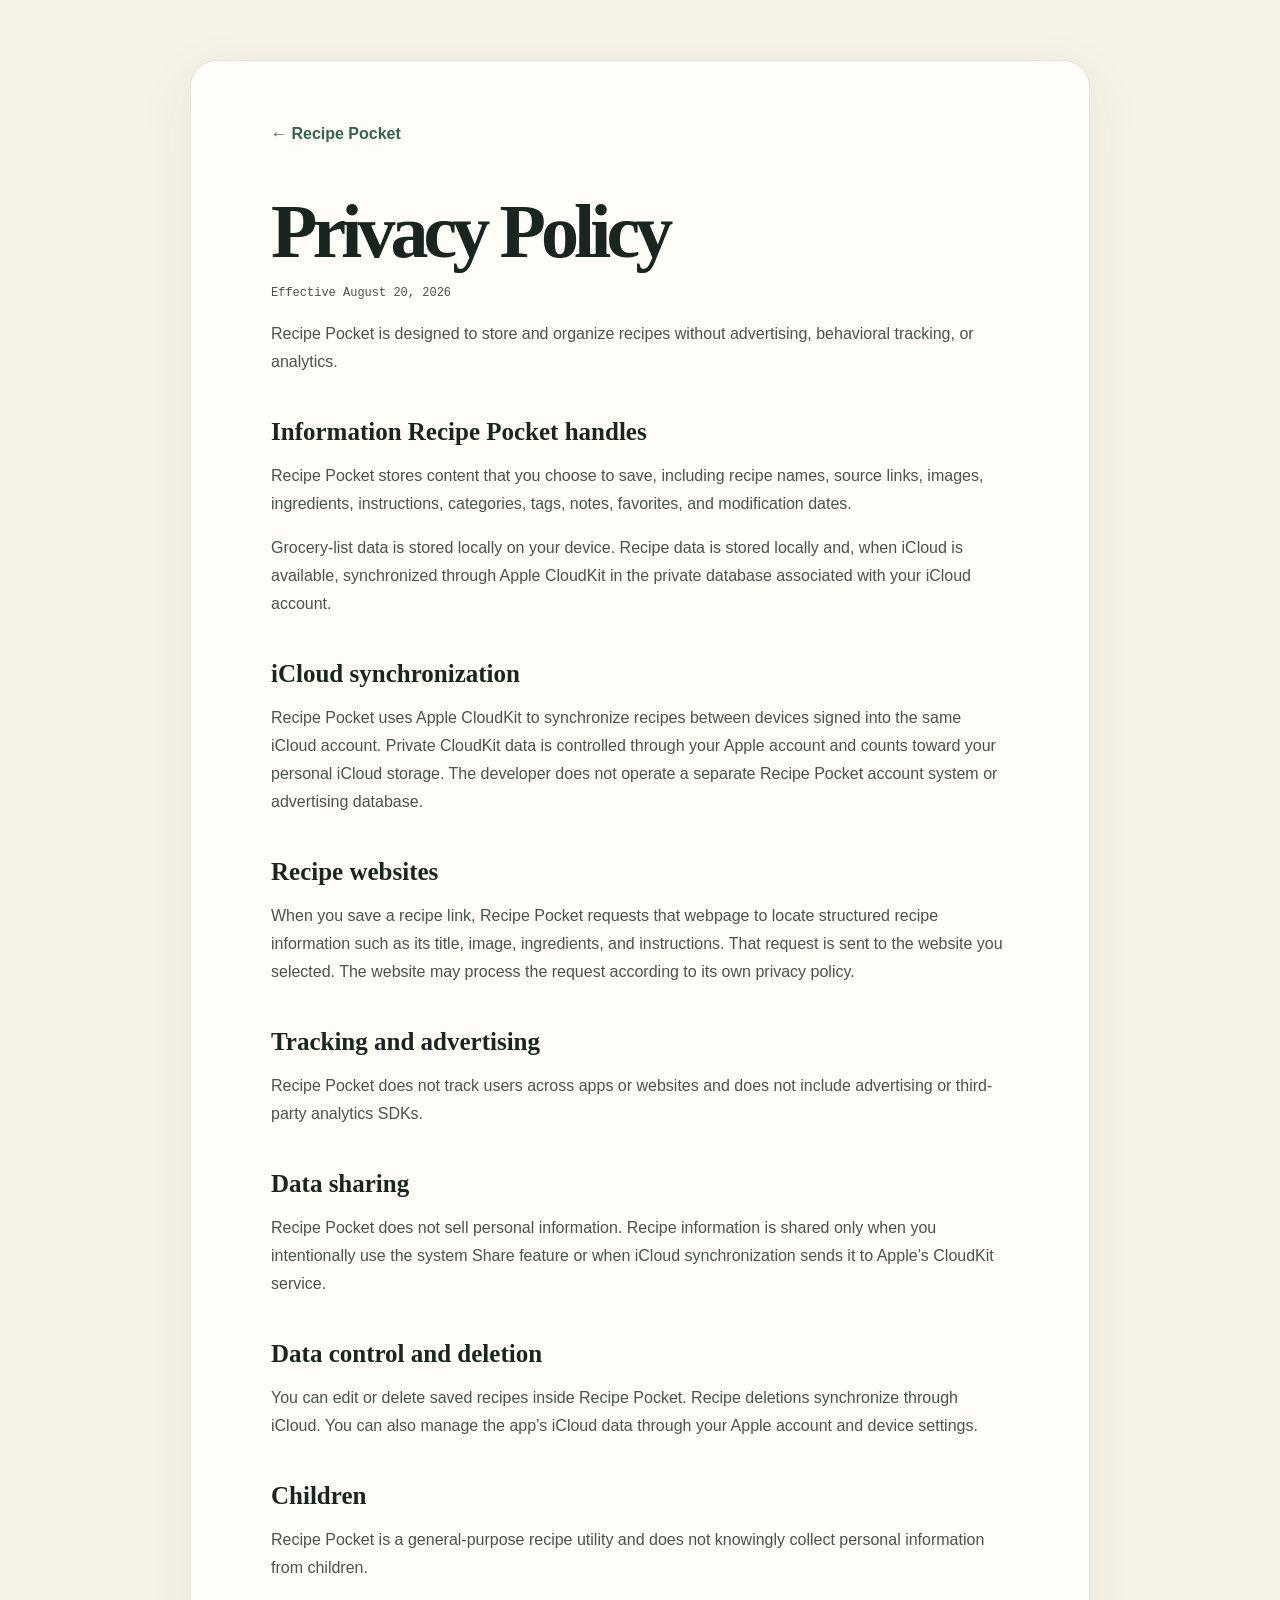
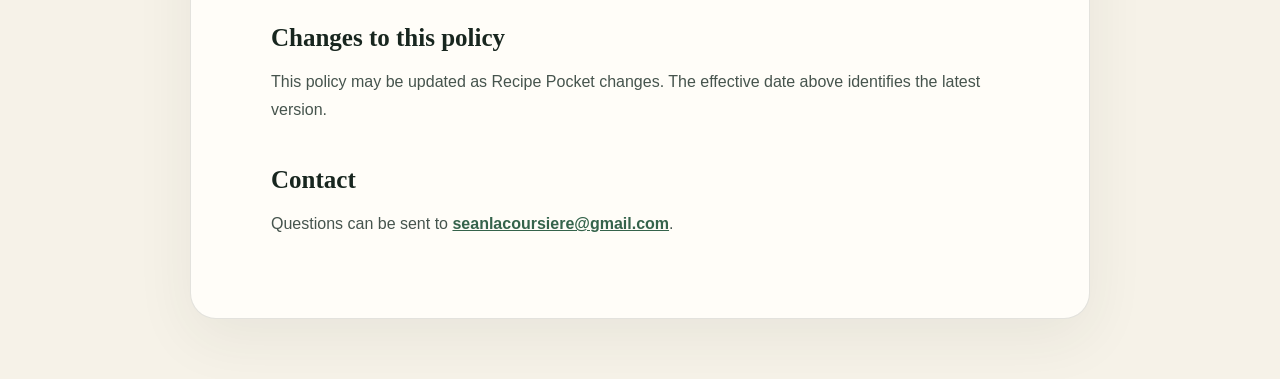
==== privacy/index.html @ 4f878d56 "Add Recipe Pocket privacy policy" ====
<!doctype html><html lang="en"><head><meta charset="utf-8"><meta name="viewport" content="width=device-width,initial-scale=1"><title>Privacy Policy | Recipe Pocket</title><link rel="stylesheet" href="../styles.css"></head><body><main class="document"><a class="back" href="../">← Recipe Pocket</a><h1>Privacy Policy</h1><p class="updated">Effective August 20, 2026</p><p>Recipe Pocket is designed to store and organize recipes without advertising, behavioral tracking, or analytics.</p><h2>Information Recipe Pocket handles</h2><p>Recipe Pocket stores content that you choose to save, including recipe names, source links, images, ingredients, instructions, categories, tags, notes, favorites, and modification dates.</p><p>Grocery-list data is stored locally on your device. Recipe data is stored locally and, when iCloud is available, synchronized through Apple CloudKit in the private database associated with your iCloud account.</p><h2>iCloud synchronization</h2><p>Recipe Pocket uses Apple CloudKit to synchronize recipes between devices signed into the same iCloud account. Private CloudKit data is controlled through your Apple account and counts toward your personal iCloud storage. The developer does not operate a separate Recipe Pocket account system or advertising database.</p><h2>Recipe websites</h2><p>When you save a recipe link, Recipe Pocket requests that webpage to locate structured recipe information such as its title, image, ingredients, and instructions. That request is sent to the website you selected. The website may process the request according to its own privacy policy.</p><h2>Tracking and advertising</h2><p>Recipe Pocket does not track users across apps or websites and does not include advertising or third-party analytics SDKs.</p><h2>Data sharing</h2><p>Recipe Pocket does not sell personal information. Recipe information is shared only when you intentionally use the system Share feature or when iCloud synchronization sends it to Apple’s CloudKit service.</p><h2>Data control and deletion</h2><p>You can edit or delete saved recipes inside Recipe Pocket. Recipe deletions synchronize through iCloud. You can also manage the app’s iCloud data through your Apple account and device settings.</p><h2>Children</h2><p>Recipe Pocket is a general-purpose recipe utility and does not knowingly collect personal information from children.</p><h2>Changes to this policy</h2><p>This policy may be updated as Recipe Pocket changes. The effective date above identifies the latest version.</p><h2>Contact</h2><p>Questions can be sent to <a href="mailto:seanlacoursiere@gmail.com">seanlacoursiere@gmail.com</a>.</p></main></body></html>
---- styles.css ----
:root{--ink:#18261f;--cream:#f6f2e8;--paper:#fffdf8;--green:#35634b;--orange:#d66a3b}*{box-sizing:border-box}body{margin:0;background:var(--cream);color:var(--ink);font-family:Arial,Helvetica,sans-serif}a{color:inherit}.shell{min-height:100vh;max-width:1180px;margin:auto;padding:28px 42px}.brandbar{display:flex;align-items:center;gap:13px;border-bottom:1px solid #18261f29;padding-bottom:22px}.brandbar div:last-child{display:grid;gap:2px}.brandbar strong{font-size:18px}.brandbar span{font-size:12px;opacity:.62}.brandmark{display:grid;place-items:center;width:42px;height:42px;border-radius:13px;background:var(--green);color:white;font:bold 13px monospace}.hero{padding:100px 0 92px;max-width:850px}.eyebrow{text-transform:uppercase;letter-spacing:.18em;color:var(--orange);font:bold 12px monospace}h1{margin:16px 0 28px;font:bold clamp(54px,8vw,104px)/.9 Georgia,serif;letter-spacing:-.065em}.lede{max-width:680px;font-size:20px;line-height:1.6;color:#4a5851}.actions{display:flex;flex-wrap:wrap;gap:12px;margin-top:34px}.actions a{padding:14px 20px;border-radius:999px;font-weight:bold;text-decoration:none}.primary{color:white;background:var(--green)}.secondary{border:1px solid #18261f3d}.features{display:grid;grid-template-columns:repeat(3,1fr);border-block:1px solid #18261f29}.features article{padding:34px 28px 38px 0}.features article+article{border-left:1px solid #18261f29;padding-left:28px}.features span{color:var(--orange);font:bold 12px monospace}.features h2{margin:42px 0 12px;font:bold 31px Georgia,serif}.features p{margin:0;color:#536159;line-height:1.6}footer{display:flex;justify-content:space-between;align-items:center;padding:30px 0 8px;color:#59655f;font-size:13px}footer nav{display:flex;gap:20px}.document{max-width:900px;margin:60px auto;background:var(--paper);padding:64px clamp(25px,7vw,80px);border:1px solid #18261f1f;border-radius:26px;box-shadow:0 18px 60px #27332b12}.back,.document a{color:var(--green);font-weight:bold}.back{text-decoration:none}.document h1{font-size:clamp(48px,7vw,76px);margin:54px 0 18px}.updated{color:#718078;font:12px monospace}.document h2{margin:42px 0 10px;font:bold 25px Georgia,serif}.document p{color:#46544d;line-height:1.75}@media(max-width:720px){.shell{padding:22px}.hero{padding:72px 0 64px}.lede{font-size:17px}.features{grid-template-columns:1fr}.features article+article{border-left:0;border-top:1px solid #18261f29;padding-left:0}.features h2{margin-top:22px}.document{margin:18px;padding:32px 22px;border-radius:18px}.document h1{margin-top:40px}}
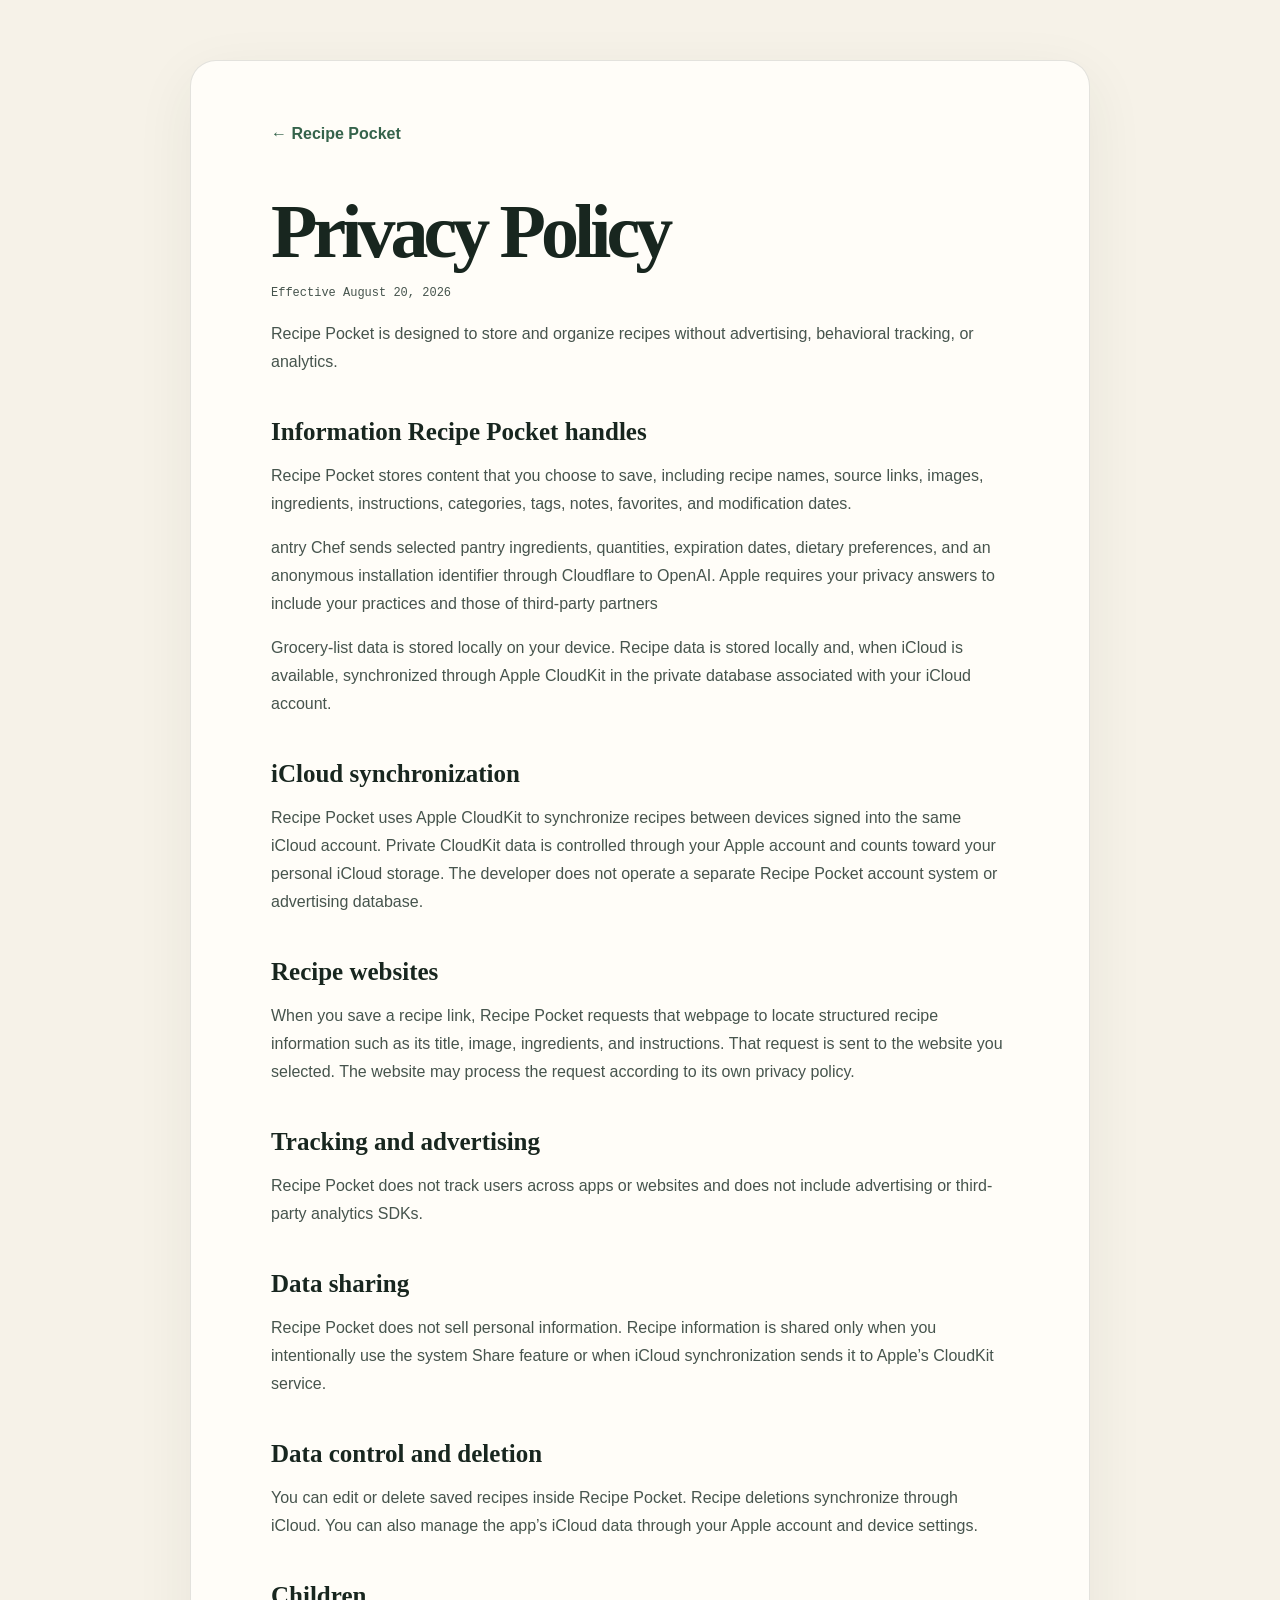
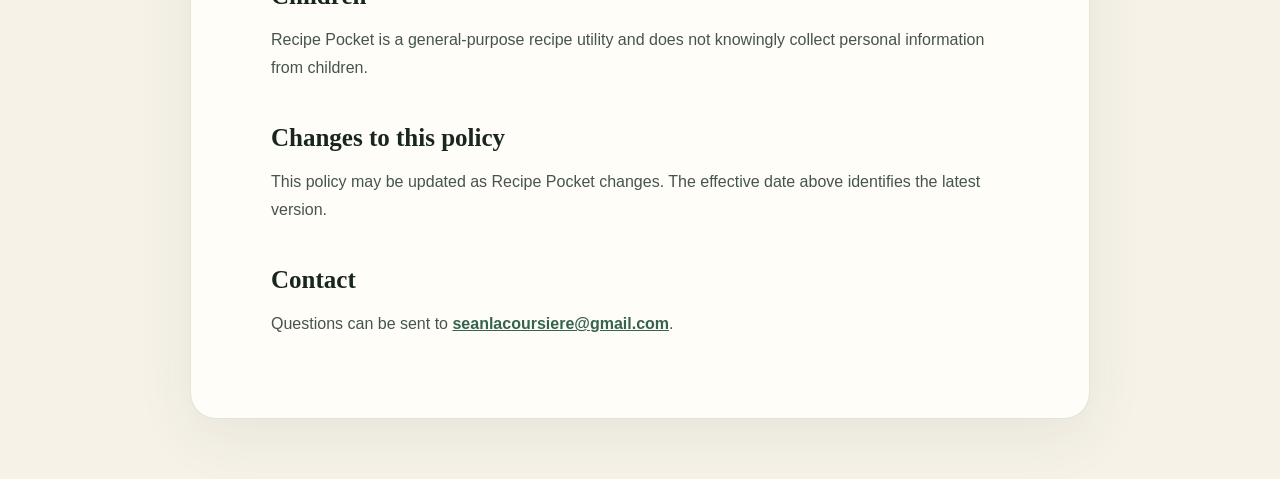
==== commit fbda308c: "Update index.html" ====
--- a/privacy/index.html
+++ b/privacy/index.html
@@ -1 +1 @@
-<!doctype html><html lang="en"><head><meta charset="utf-8"><meta name="viewport" content="width=device-width,initial-scale=1"><title>Privacy Policy | Recipe Pocket</title><link rel="stylesheet" href="../styles.css"></head><body><main class="document"><a class="back" href="../">← Recipe Pocket</a><h1>Privacy Policy</h1><p class="updated">Effective August 20, 2026</p><p>Recipe Pocket is designed to store and organize recipes without advertising, behavioral tracking, or analytics.</p><h2>Information Recipe Pocket handles</h2><p>Recipe Pocket stores content that you choose to save, including recipe names, source links, images, ingredients, instructions, categories, tags, notes, favorites, and modification dates.</p><p>Grocery-list data is stored locally on your device. Recipe data is stored locally and, when iCloud is available, synchronized through Apple CloudKit in the private database associated with your iCloud account.</p><h2>iCloud synchronization</h2><p>Recipe Pocket uses Apple CloudKit to synchronize recipes between devices signed into the same iCloud account. Private CloudKit data is controlled through your Apple account and counts toward your personal iCloud storage. The developer does not operate a separate Recipe Pocket account system or advertising database.</p><h2>Recipe websites</h2><p>When you save a recipe link, Recipe Pocket requests that webpage to locate structured recipe information such as its title, image, ingredients, and instructions. That request is sent to the website you selected. The website may process the request according to its own privacy policy.</p><h2>Tracking and advertising</h2><p>Recipe Pocket does not track users across apps or websites and does not include advertising or third-party analytics SDKs.</p><h2>Data sharing</h2><p>Recipe Pocket does not sell personal information. Recipe information is shared only when you intentionally use the system Share feature or when iCloud synchronization sends it to Apple’s CloudKit service.</p><h2>Data control and deletion</h2><p>You can edit or delete saved recipes inside Recipe Pocket. Recipe deletions synchronize through iCloud. You can also manage the app’s iCloud data through your Apple account and device settings.</p><h2>Children</h2><p>Recipe Pocket is a general-purpose recipe utility and does not knowingly collect personal information from children.</p><h2>Changes to this policy</h2><p>This policy may be updated as Recipe Pocket changes. The effective date above identifies the latest version.</p><h2>Contact</h2><p>Questions can be sent to <a href="mailto:seanlacoursiere@gmail.com">seanlacoursiere@gmail.com</a>.</p></main></body></html>
+<!doctype html><html lang="en"><head><meta charset="utf-8"><meta name="viewport" content="width=device-width,initial-scale=1"><title>Privacy Policy | Recipe Pocket</title><link rel="stylesheet" href="../styles.css"></head><body><main class="document"><a class="back" href="../">← Recipe Pocket</a><h1>Privacy Policy</h1><p class="updated">Effective August 20, 2026</p><p>Recipe Pocket is designed to store and organize recipes without advertising, behavioral tracking, or analytics.</p><h2>Information Recipe Pocket handles</h2><p>Recipe Pocket stores content that you choose to save, including recipe names, source links, images, ingredients, instructions, categories, tags, notes, favorites, and modification dates.</p><p>antry Chef sends selected pantry ingredients, quantities, expiration dates, dietary preferences, and an anonymous installation identifier through Cloudflare to OpenAI. Apple requires your privacy answers to include your practices and those of third-party partners</p><p>Grocery-list data is stored locally on your device. Recipe data is stored locally and, when iCloud is available, synchronized through Apple CloudKit in the private database associated with your iCloud account.</p><h2>iCloud synchronization</h2><p>Recipe Pocket uses Apple CloudKit to synchronize recipes between devices signed into the same iCloud account. Private CloudKit data is controlled through your Apple account and counts toward your personal iCloud storage. The developer does not operate a separate Recipe Pocket account system or advertising database.</p><h2>Recipe websites</h2><p>When you save a recipe link, Recipe Pocket requests that webpage to locate structured recipe information such as its title, image, ingredients, and instructions. That request is sent to the website you selected. The website may process the request according to its own privacy policy.</p><h2>Tracking and advertising</h2><p>Recipe Pocket does not track users across apps or websites and does not include advertising or third-party analytics SDKs.</p><h2>Data sharing</h2><p>Recipe Pocket does not sell personal information. Recipe information is shared only when you intentionally use the system Share feature or when iCloud synchronization sends it to Apple’s CloudKit service.</p><h2>Data control and deletion</h2><p>You can edit or delete saved recipes inside Recipe Pocket. Recipe deletions synchronize through iCloud. You can also manage the app’s iCloud data through your Apple account and device settings.</p><h2>Children</h2><p>Recipe Pocket is a general-purpose recipe utility and does not knowingly collect personal information from children.</p><h2>Changes to this policy</h2><p>This policy may be updated as Recipe Pocket changes. The effective date above identifies the latest version.</p><h2>Contact</h2><p>Questions can be sent to <a href="mailto:seanlacoursiere@gmail.com">seanlacoursiere@gmail.com</a>.</p></main></body></html>
